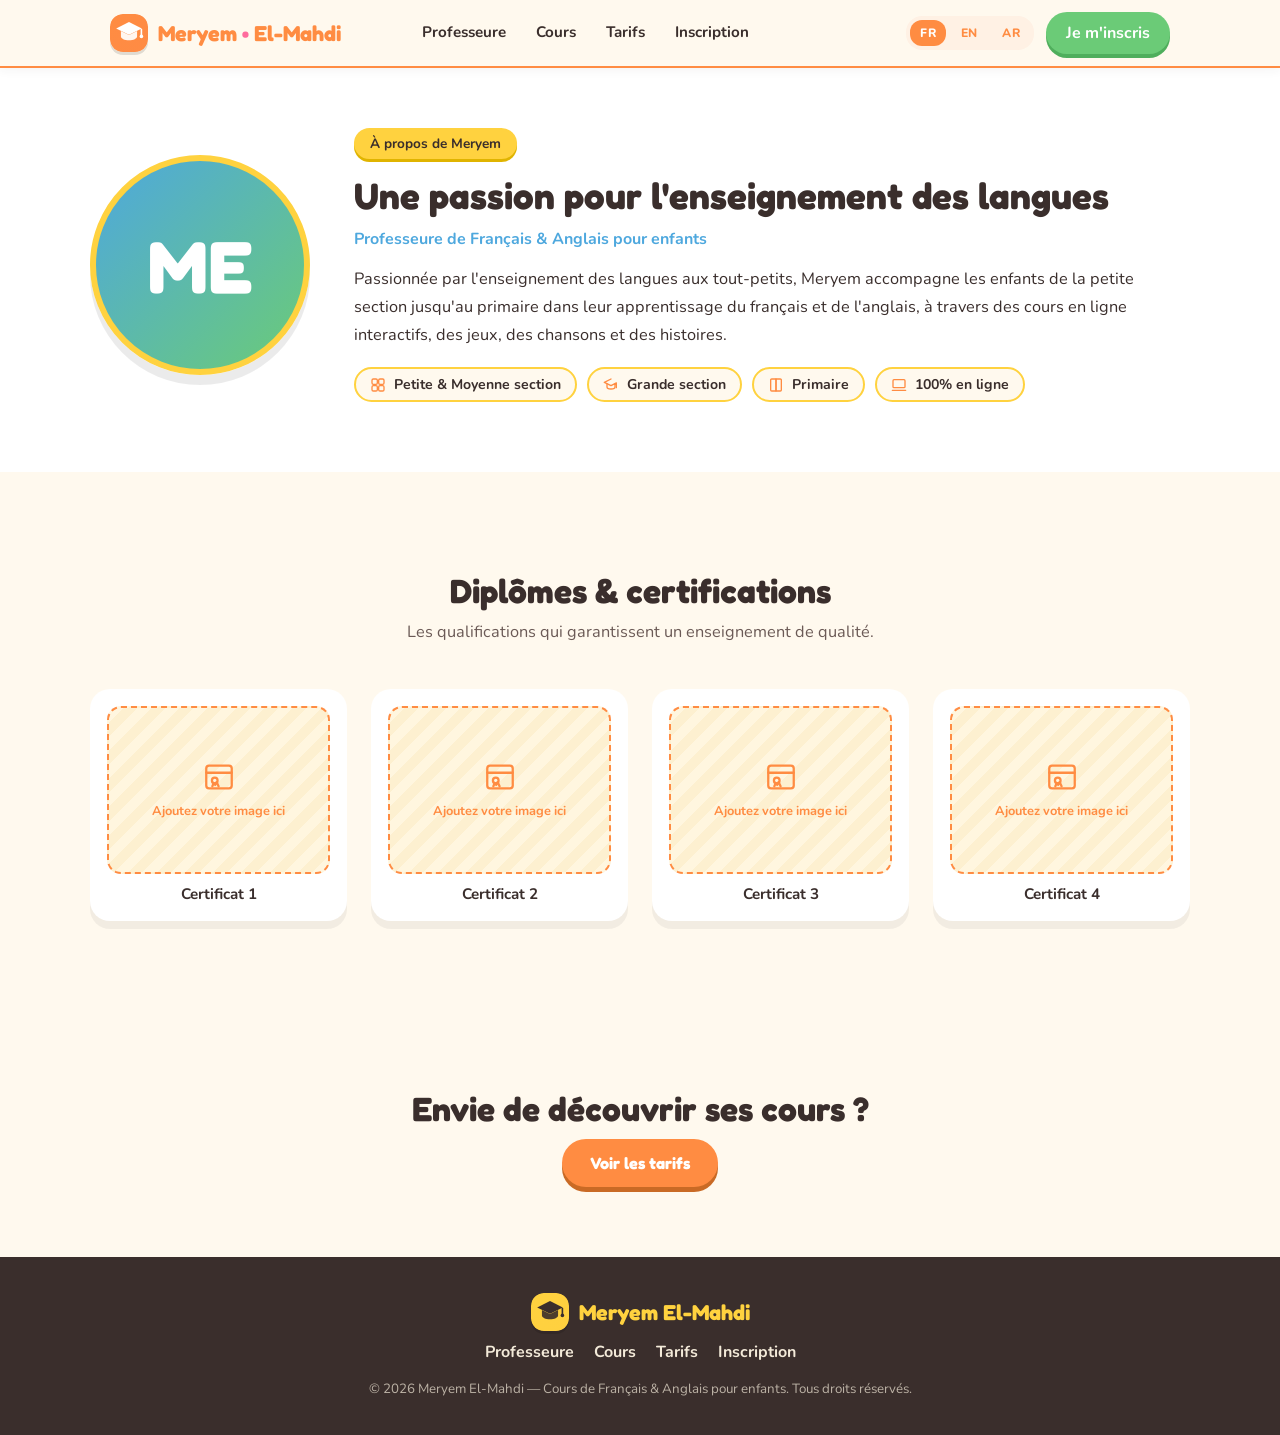
==== about.html @ 5443d8cd "v5" ====
<!DOCTYPE html>
<html lang="fr" dir="ltr">
<head>
<meta charset="UTF-8">
<meta name="viewport" content="width=device-width, initial-scale=1.0">
<title>À propos de Meryem El-Mahdi — Professeure de Français & Anglais</title>
<meta name="description" content="Découvrez le parcours, les diplômes et les certifications de Meryem El-Mahdi, professeure de français et d'anglais pour enfants.">
<meta name="robots" content="index, follow">
<link rel="preconnect" href="https://fonts.googleapis.com">
<link rel="preconnect" href="https://fonts.gstatic.com" crossorigin>
<link href="https://fonts.googleapis.com/css2?family=Fredoka:wght@500;600;700&family=Nunito:wght@400;600;700;800&family=Tajawal:wght@400;500;700;800&display=swap" rel="stylesheet">
<link rel="stylesheet" href="styles.css">
<link rel="icon" type="image/svg+xml" href="data:image/svg+xml,%3Csvg xmlns='http://www.w3.org/2000/svg' viewBox='0 0 40 40'%3E%3Cdefs%3E%3ClinearGradient id='g' x1='0' y1='0' x2='40' y2='40'%3E%3Cstop offset='0' stop-color='%23FF8C42'/%3E%3Cstop offset='1' stop-color='%23FF6B9D'/%3E%3C/linearGradient%3E%3C/defs%3E%3Crect width='40' height='40' rx='13' fill='url(%23g)'/%3E%3Cpath d='M20 8.5L6.5 15.2 20 21.9l13.5-6.7L20 8.5Z' fill='white'/%3E%3Cpath d='M11.5 18v5.6c0 2.2 3.8 4 8.5 4s8.5-1.8 8.5-4V18l-8.5 4.2-8.5-4.2Z' fill='white' fill-opacity='.92'/%3E%3Crect x='32.2' y='15.4' width='1.7' height='7.6' rx='.85' fill='white'/%3E%3Ccircle cx='33.05' cy='23.6' r='1.9' fill='white'/%3E%3C/svg%3E">
</head>
<body>

<header>
  <div class="nav">
    <a href="index.html" class="brand">
      <svg class="logo-badge" viewBox="0 0 40 40" aria-hidden="true">
        <defs>
          <linearGradient id="logoGradHeader" x1="0" y1="0" x2="40" y2="40">
            <stop offset="0" stop-color="#FF8C42"/>
            <stop offset="1" stop-color="#FF6B9D"/>
          </linearGradient>
        </defs>
        <rect width="40" height="40" rx="13" fill="url(#logoGradHeader)"/>
        <path d="M20 8.5L6.5 15.2 20 21.9l13.5-6.7L20 8.5Z" fill="white"/>
        <path d="M11.5 18v5.6c0 2.2 3.8 4 8.5 4s8.5-1.8 8.5-4V18l-8.5 4.2-8.5-4.2Z" fill="white" fill-opacity=".92"/>
        <rect x="32.2" y="15.4" width="1.7" height="7.6" rx=".85" fill="white"/>
        <circle cx="33.05" cy="23.6" r="1.9" fill="white"/>
      </svg>
      <span class="brand-text">Meryem <span class="dot">•</span> El-Mahdi</span>
    </a>

    <nav class="links" id="navLinks">
      <button type="button" class="menu-close" id="menuClose" aria-label="Fermer le menu">
        <svg class="icon" viewBox="0 0 24 24"><path d="M6 6l12 12M18 6L6 18"/></svg>
      </button>
      <a href="about.html" data-i18n="nav.about">Professeure</a>
      <a href="cours.html" data-i18n="nav.courses">Cours</a>
      <a href="tarifs.html" data-i18n="nav.pricing">Tarifs</a>
      <a href="index.html#contact" data-i18n="nav.contact">Inscription</a>
      <a href="index.html#contact" class="nav-cta nav-cta-mobile" data-i18n="nav.cta">Je m'inscris</a>
    </nav>
    <div class="nav-overlay" id="navOverlay"></div>

    <div class="nav-right">
      <div class="lang-switch" role="group" aria-label="Choix de la langue">
        <button type="button" class="lang-btn" data-lang="fr">FR</button>
        <button type="button" class="lang-btn" data-lang="en">EN</button>
        <button type="button" class="lang-btn" data-lang="ar">AR</button>
      </div>
      <a href="index.html#contact" class="nav-cta nav-cta-desktop" data-i18n="nav.cta">Je m'inscris</a>
      <button type="button" class="menu-toggle" id="menuToggle" aria-label="Ouvrir le menu" aria-expanded="false">
        <svg class="icon" viewBox="0 0 24 24"><path d="M3 6h18M3 12h18M3 18h18"/></svg>
      </button>
    </div>
  </div>
</header>

<!-- ABOUT HERO -->
<section class="about-page-hero">
  <div class="section-inner about-wrap">
    <div class="avatar avatar-lg">ME</div>
    <div class="about-content">
      <span class="eyebrow" data-i18n="about.page_title">À propos de Meryem</span>
      <h1 data-i18n="about.intro_title">Une passion pour l'enseignement des langues</h1>
      <span class="about-tag" data-i18n="about.role">Professeure de Français & Anglais pour enfants</span>
      <p data-i18n="about.bio">Passionnée par l'enseignement des langues aux tout-petits, Meryem accompagne les enfants de la petite section jusqu'au primaire dans leur apprentissage du français et de l'anglais, à travers des cours en ligne interactifs, des jeux, des chansons et des histoires.</p>
      <div class="tags">
        <span class="tag">
          <svg class="icon" viewBox="0 0 24 24"><rect x="3" y="3" width="8" height="8" rx="2"/><rect x="13" y="3" width="8" height="8" rx="2"/><rect x="3" y="13" width="8" height="8" rx="2"/><rect x="13" y="13" width="8" height="8" rx="2"/></svg>
          <span data-i18n="about.tag1">Petite & Moyenne section</span>
        </span>
        <span class="tag">
          <svg class="icon" viewBox="0 0 24 24"><path d="M12 3L2 8l10 5 8-4.2V16"/><path d="M6 10.5V15c0 1.7 2.7 3 6 3s6-1.3 6-3v-4.5"/></svg>
          <span data-i18n="about.tag2">Grande section</span>
        </span>
        <span class="tag">
          <svg class="icon" viewBox="0 0 24 24"><path d="M4 4.5C4 3.7 4.7 3 5.5 3H12v18H5.5C4.7 21 4 20.3 4 19.5V4.5Z"/><path d="M20 4.5C20 3.7 19.3 3 18.5 3H12v18h6.5c.8 0 1.5-.7 1.5-1.5V4.5Z"/></svg>
          <span data-i18n="about.tag3">Primaire</span>
        </span>
        <span class="tag">
          <svg class="icon" viewBox="0 0 24 24"><rect x="3" y="4" width="18" height="12" rx="1.5"/><path d="M2 20h20"/></svg>
          <span data-i18n="about.tag4">100% en ligne</span>
        </span>
      </div>
    </div>
  </div>
</section>

<!-- CERTIFICATES GALLERY -->
<section class="certs">
  <div class="section-inner">
    <h2 class="section-title" data-i18n="about.certs_title">Diplômes & certifications</h2>
    <p class="section-sub" data-i18n="about.certs_subtitle">Les qualifications qui garantissent un enseignement de qualité.</p>

    <div class="cert-grid">
      <!-- CERTIFICAT 1 : remplace ce bloc par <img src="images/certificates/cert1.jpg" alt="..."> -->
      <figure class="cert-card">
        <div class="cert-image-placeholder">
          <svg class="icon" viewBox="0 0 24 24"><rect x="3" y="4" width="18" height="16" rx="2"/><path d="M3 9h18"/><circle cx="9" cy="14.5" r="2"/><path d="M7.3 18.5l1-2.3 1 1.3 1-1.9 1.4 2.9"/></svg>
          <span data-i18n="about.cert_placeholder">Ajoutez votre image ici</span>
        </div>
        <figcaption data-i18n="about.cert1_name">Certificat 1</figcaption>
      </figure>

      <figure class="cert-card">
        <div class="cert-image-placeholder">
          <svg class="icon" viewBox="0 0 24 24"><rect x="3" y="4" width="18" height="16" rx="2"/><path d="M3 9h18"/><circle cx="9" cy="14.5" r="2"/><path d="M7.3 18.5l1-2.3 1 1.3 1-1.9 1.4 2.9"/></svg>
          <span data-i18n="about.cert_placeholder">Ajoutez votre image ici</span>
        </div>
        <figcaption data-i18n="about.cert2_name">Certificat 2</figcaption>
      </figure>

      <figure class="cert-card">
        <div class="cert-image-placeholder">
          <svg class="icon" viewBox="0 0 24 24"><rect x="3" y="4" width="18" height="16" rx="2"/><path d="M3 9h18"/><circle cx="9" cy="14.5" r="2"/><path d="M7.3 18.5l1-2.3 1 1.3 1-1.9 1.4 2.9"/></svg>
          <span data-i18n="about.cert_placeholder">Ajoutez votre image ici</span>
        </div>
        <figcaption data-i18n="about.cert3_name">Certificat 3</figcaption>
      </figure>

      <figure class="cert-card">
        <div class="cert-image-placeholder">
          <svg class="icon" viewBox="0 0 24 24"><rect x="3" y="4" width="18" height="16" rx="2"/><path d="M3 9h18"/><circle cx="9" cy="14.5" r="2"/><path d="M7.3 18.5l1-2.3 1 1.3 1-1.9 1.4 2.9"/></svg>
          <span data-i18n="about.cert_placeholder">Ajoutez votre image ici</span>
        </div>
        <figcaption data-i18n="about.cert4_name">Certificat 4</figcaption>
      </figure>
    </div>
  </div>
</section>

<!-- CTA -->
<section class="level-cta">
  <div class="section-inner">
    <h2 class="section-title" data-i18n="about.cta_title">Envie de découvrir ses cours ?</h2>
    <div class="level-cta-btn-wrap">
      <a href="tarifs.html" class="btn btn-primary" data-i18n="about.cta_button">Voir les tarifs</a>
    </div>
  </div>
</section>

<footer>
  <div class="brand">
    <svg class="logo-badge" viewBox="0 0 40 40" aria-hidden="true">
      <defs>
        <linearGradient id="logoGradFooter" x1="0" y1="0" x2="40" y2="40">
          <stop offset="0" stop-color="#FFD23F"/>
          <stop offset="1" stop-color="#FF8C42"/>
        </linearGradient>
      </defs>
      <rect width="40" height="40" rx="13" fill="url(#logoGradFooter)"/>
      <path d="M20 8.5L6.5 15.2 20 21.9l13.5-6.7L20 8.5Z" fill="#3A2E2C"/>
      <path d="M11.5 18v5.6c0 2.2 3.8 4 8.5 4s8.5-1.8 8.5-4V18l-8.5 4.2-8.5-4.2Z" fill="#3A2E2C" fill-opacity=".9"/>
      <rect x="32.2" y="15.4" width="1.7" height="7.6" rx=".85" fill="#3A2E2C"/>
      <circle cx="33.05" cy="23.6" r="1.9" fill="#3A2E2C"/>
    </svg>
    Meryem El-Mahdi
  </div>
  <div class="foot-links">
    <a href="about.html" data-i18n="nav.about">Professeure</a>
    <a href="cours.html" data-i18n="nav.courses">Cours</a>
    <a href="tarifs.html" data-i18n="nav.pricing">Tarifs</a>
    <a href="index.html#contact" data-i18n="nav.contact">Inscription</a>
  </div>
  <small data-i18n="footer.copyright">© 2026 Meryem El-Mahdi — Cours de Français & Anglais pour enfants. Tous droits réservés.</small>
</footer>

<script src="script.js" defer></script>
</body>
</html>
---- styles.css ----
:root{
  --cream:#FFF9EE;
  --orange:#FF8C42;
  --yellow:#FFD23F;
  --sky:#4EA8DE;
  --green:#6BCB77;
  --pink:#FF6B9D;
  --ink:#3A2E2C;
  --red:#E84855;
}
*{box-sizing:border-box;}
html{scroll-behavior:smooth;}
body{
  margin:0;
  background:var(--cream);
  color:var(--ink);
  font-family:'Nunito',sans-serif;
  overflow-x:hidden;
}
h1,h2,h3,.brand,.btn,.badge,.price{font-family:'Fredoka',sans-serif;}
a{text-decoration:none;color:inherit;}
svg.icon{width:1em;height:1em;stroke:currentColor;fill:none;stroke-width:2;stroke-linecap:round;stroke-linejoin:round;vertical-align:-0.15em;flex-shrink:0;}

/* ---------- ARABIC / RTL ---------- */
html[dir="rtl"] body,
html[dir="rtl"] h1,
html[dir="rtl"] h2,
html[dir="rtl"] h3,
html[dir="rtl"] .btn,
html[dir="rtl"] .badge,
html[dir="rtl"] .price,
html[dir="rtl"] input,
html[dir="rtl"] select,
html[dir="rtl"] textarea{
  font-family:'Tajawal',sans-serif;
}
html[dir="rtl"] .price-card ul li{padding:6px 28px 6px 0;}
html[dir="rtl"] .price-card ul li svg.icon{left:auto;right:0;}
html[dir="rtl"] .old-price{direction:ltr;display:inline-block;}
html[dir="rtl"] .price{direction:ltr;}
html[dir="rtl"] .eyebrow{transform:rotate(3deg);}

/* ---------- NAV ---------- */
header{
  position:sticky;top:0;z-index:50;
  background:rgba(255,249,238,.97);
  backdrop-filter:blur(6px);
  border-bottom:2px solid var(--orange);
  box-shadow:0 2px 10px rgba(58,46,44,.06);
}
.nav{
  max-width:1100px;margin:0 auto;padding:12px 20px;
  display:flex;align-items:center;justify-content:space-between;
  gap:14px;
}
.brand{
  font-size:1.35rem;font-weight:700;color:var(--orange);
  display:flex;align-items:center;gap:10px;
  min-width:0;flex-shrink:1;
}
.logo-badge{width:38px;height:38px;flex-shrink:0;box-shadow:0 3px 0 rgba(0,0,0,.12);border-radius:13px;}
.brand-text{white-space:nowrap;overflow:hidden;text-overflow:ellipsis;min-width:0;}
.brand span.dot{color:var(--pink);}

nav.links{display:flex;align-items:center;gap:22px;font-weight:700;font-size:.95rem;}
nav.links a{padding:6px 4px;border-bottom:3px solid transparent;transition:.2s;}
nav.links a:hover{border-color:var(--yellow);color:var(--orange);}
.nav-cta-mobile{display:none;}

.nav-right{display:flex;align-items:center;gap:12px;flex-shrink:0;}

.lang-switch{display:flex;gap:5px;background:#fff1e4;padding:4px;border-radius:16px;}
.lang-btn{
  border:none;background:transparent;color:var(--orange);
  padding:5px 10px;border-radius:12px;font-weight:800;font-size:.76rem;
  cursor:pointer;font-family:'Nunito',sans-serif;letter-spacing:.02em;
  transition:.15s;
}
.lang-btn:hover{background:#ffe2c8;}
.lang-btn.active{background:var(--orange);color:white;}

.nav-cta{
  background:var(--green);color:white;padding:10px 20px;border-radius:30px;
  font-weight:700;box-shadow:0 4px 0 #4fae5c;white-space:nowrap;
}
.nav-cta:hover{transform:translateY(2px);box-shadow:0 2px 0 #4fae5c;}

.menu-toggle{
  display:none;align-items:center;justify-content:center;
  width:40px;height:40px;border-radius:11px;border:none;
  background:var(--orange);color:white;cursor:pointer;flex-shrink:0;
}
.menu-toggle svg.icon{width:19px;height:19px;stroke-width:2.6;}

/* ---------- HERO ---------- */
.hero{
  position:relative;
  max-width:1100px;margin:0 auto;
  padding:70px 20px 110px;
  display:flex;align-items:center;gap:40px;flex-wrap:wrap;
  overflow:hidden;
}
.hero-text{flex:1 1 420px;position:relative;z-index:3;}
.eyebrow{
  display:inline-flex;align-items:center;gap:8px;background:var(--yellow);color:var(--ink);
  padding:6px 16px;border-radius:20px;font-weight:700;font-size:.85rem;
  margin-bottom:16px;transform:rotate(-3deg);
  box-shadow:0 3px 0 #e0b400;
}
.eyebrow svg.icon{width:16px;height:16px;}
.hero h1{
  font-size:clamp(1.7rem, 4.6vw, 2.6rem);line-height:1.18;margin:0 0 18px;color:var(--ink);
}
.hero h1 .hl1{color:var(--orange);}
.hero h1 .hl2{color:var(--sky);}
.hero p.lead{font-size:1.05rem;line-height:1.6;max-width:520px;margin-bottom:26px;}
.hero-buttons{display:flex;gap:16px;flex-wrap:wrap;}
.btn{
  display:inline-flex;align-items:center;gap:8px;font-weight:700;padding:14px 28px;border-radius:40px;
  font-size:1.02rem;border:none;cursor:pointer;transition:transform .15s;
}
.btn-primary{background:var(--orange);color:white;box-shadow:0 5px 0 #c96a25;}
.btn-primary:hover{transform:translateY(3px);box-shadow:0 2px 0 #c96a25;}
.btn-secondary{background:white;color:var(--ink);border:3px solid var(--sky);box-shadow:0 5px 0 #3789bb;}
.btn-secondary:hover{transform:translateY(3px);box-shadow:0 2px 0 #3789bb;}

.hero-visual{
  flex:1 1 320px;position:relative;min-height:340px;z-index:2;
}
.block{
  position:absolute;width:78px;height:78px;border-radius:18px;
  display:flex;align-items:center;justify-content:center;
  font-size:2.1rem;font-weight:700;color:white;
  box-shadow:0 8px 0 rgba(0,0,0,.15);
  animation:bob 4s ease-in-out infinite;
}
.block.b1{background:var(--orange);top:10px;left:40px;animation-delay:0s;}
.block.b2{background:var(--sky);top:100px;left:180px;animation-delay:.6s;}
.block.b3{background:var(--pink);top:210px;left:20px;animation-delay:1.1s;}
.block.b4{background:var(--green);top:190px;left:230px;animation-delay:1.7s;}
.block.b5{background:var(--yellow);color:var(--ink);top:60px;left:250px;animation-delay:.3s;box-shadow:0 8px 0 rgba(0,0,0,.1);}
.block svg.icon{width:34px;height:34px;stroke-width:2.4;}
@keyframes bob{
  0%,100%{transform:translateY(0) rotate(0deg);}
  50%{transform:translateY(-16px) rotate(6deg);}
}
.star-deco{position:absolute;color:var(--yellow);opacity:.9;animation:twinkle 2.4s ease-in-out infinite;}
.star-deco svg.icon{width:22px;height:22px;fill:currentColor;stroke:none;}
@keyframes twinkle{0%,100%{opacity:.25;transform:scale(.8);}50%{opacity:1;transform:scale(1.15);}}

.wave{display:block;width:100%;line-height:0;margin-top:-6px;}

/* ---------- SECTION GENERIC ---------- */
section{padding:70px 20px;}
.section-inner{max-width:1100px;margin:0 auto;}
.section-title{text-align:center;margin-bottom:10px;font-size:clamp(1.6rem, 4vw, 2.1rem);}
.section-sub{text-align:center;color:#6b5a56;max-width:560px;margin:0 auto 46px;font-size:1.02rem;}

/* ---------- ABOUT ---------- */
.about{background:white;}
.about-wrap{display:flex;gap:44px;align-items:center;flex-wrap:wrap;}
.avatar{
  flex:0 0 200px;width:200px;height:200px;border-radius:50%;
  background:linear-gradient(135deg,var(--sky),var(--green));
  display:flex;align-items:center;justify-content:center;
  font-size:4.2rem;color:white;font-family:'Fredoka';font-weight:700;
  box-shadow:0 10px 0 rgba(0,0,0,.08);
  border:6px solid var(--yellow);
  margin:0 auto;
}
.about-content{flex:1 1 400px;}
.about-content h3{color:var(--orange);font-size:1.6rem;margin-bottom:6px;}
.about-tag{color:var(--sky);font-weight:700;margin-bottom:14px;display:block;}
.about-content p{line-height:1.7;font-size:1.02rem;}
.tags{display:flex;gap:10px;flex-wrap:wrap;margin-top:18px;}
.tag{display:inline-flex;align-items:center;gap:8px;background:var(--cream);border:2px solid var(--yellow);padding:6px 14px;border-radius:20px;font-weight:700;font-size:.88rem;}
.tag svg.icon{width:16px;height:16px;color:var(--orange);}

/* ---------- COURSES ---------- */
.courses{background:var(--cream);}
.cards{display:grid;grid-template-columns:repeat(auto-fit,minmax(230px,1fr));gap:26px;}
.card{
  background:white;border-radius:22px;padding:28px 24px;text-align:center;
  box-shadow:0 8px 0 rgba(0,0,0,.06);border:3px solid transparent;
  transition:transform .2s, border-color .2s;
}
.card:hover{transform:translateY(-6px);border-color:var(--yellow);}
.card .icon-circle{
  width:64px;height:64px;border-radius:50%;margin:0 auto 16px;
  display:flex;align-items:center;justify-content:center;color:white;
}
.card .icon-circle svg.icon{width:30px;height:30px;}
.card:nth-child(1) .icon-circle{background:var(--orange);}
.card:nth-child(2) .icon-circle{background:var(--sky);}
.card:nth-child(3) .icon-circle{background:var(--green);}
.card:nth-child(4) .icon-circle{background:var(--pink);}
.card h4{margin:0 0 8px;font-size:1.15rem;font-family:'Fredoka';}
.card p{color:#6b5a56;font-size:.94rem;line-height:1.5;margin:0;}

/* ---------- PRICING ---------- */
.pricing{background:white;}
.price-cards{display:grid;grid-template-columns:repeat(auto-fit,minmax(250px,1fr));gap:26px;}
.price-cards-4{grid-template-columns:repeat(auto-fit,minmax(220px,1fr));}
@media (min-width:1000px){
  .price-cards-4{grid-template-columns:repeat(4,1fr);}
}
.price-card{
  position:relative;border-radius:24px;padding:34px 26px;background:var(--cream);
  border:3px solid #f1e4c8;text-align:center;
  transition:transform .2s;
}
.price-card:hover{transform:translateY(-6px);}
.price-card.featured{
  background:linear-gradient(160deg,#fff, #fff6df);
  border:3px solid var(--yellow);
}
@media (min-width:1000px){
  .price-card.featured{transform:scale(1.05);}
  .price-card.featured:hover{transform:scale(1.05) translateY(-6px);}
}
.badge{
  position:absolute;top:-14px;left:50%;transform:translateX(-50%);
  background:var(--red);color:white;padding:6px 18px;border-radius:20px;
  font-size:.85rem;font-weight:700;box-shadow:0 3px 0 #a9222c;
  display:inline-flex;align-items:center;gap:6px;white-space:nowrap;
}
.badge svg.icon{width:14px;height:14px;}
.price-card h4{font-size:1.2rem;margin:10px 0 4px;}
.price-card .desc{color:#6b5a56;font-size:.9rem;margin-bottom:18px;min-height:40px;}
.old-price{color:var(--red);text-decoration:line-through;font-size:1.1rem;font-weight:700;opacity:.85;}
.price{font-size:2.2rem;color:var(--orange);font-weight:700;margin:2px 0 4px;}
.price small{font-size:1rem;color:var(--ink);font-family:'Nunito';}
.save{color:var(--green);font-weight:800;font-size:.88rem;margin-bottom:16px;display:block;}
.price-from{margin-bottom:18px;}
.from-label{display:block;font-size:.82rem;color:#6b5a56;font-weight:700;margin-bottom:2px;}

/* ---------- REVIEWS ---------- */
.reviews{background:var(--cream);}
.review-cards{display:grid;grid-template-columns:repeat(auto-fit,minmax(240px,1fr));gap:24px;}
.review-card{
  background:white;border-radius:22px;padding:26px 24px;
  box-shadow:0 8px 0 rgba(0,0,0,.05);border:3px solid transparent;
}
.stars{display:flex;gap:3px;color:var(--yellow);margin-bottom:14px;}
.stars svg.icon{width:18px;height:18px;}
.review-text{font-size:.98rem;line-height:1.6;color:var(--ink);margin:0 0 14px;font-style:italic;}
.review-author{font-weight:700;font-size:.88rem;color:var(--orange);margin:0;}

/* ---------- LEVEL PAGE ---------- */
.level-hero{
  background:linear-gradient(160deg,var(--yellow) 0%, var(--orange) 100%);
  color:white;padding:50px 20px 60px;text-align:center;
}
.level-back{
  display:inline-flex;align-items:center;gap:6px;color:white;font-weight:700;
  background:rgba(255,255,255,.2);padding:8px 16px;border-radius:20px;font-size:.9rem;
  margin-bottom:22px;transition:.15s;
}
.level-back:hover{background:rgba(255,255,255,.32);}
html[dir="rtl"] .level-back svg.icon{transform:scaleX(-1);}
.level-hero h1{font-size:clamp(1.8rem,5vw,2.4rem);margin:0 0 10px;}
.level-subtitle{font-weight:700;font-size:1.05rem;opacity:.95;margin:0 0 14px;}
.level-desc{max-width:560px;margin:0 auto;line-height:1.6;opacity:.95;}

.price-cards-3{grid-template-columns:repeat(auto-fit,minmax(240px,1fr));}
@media (min-width:900px){
  .price-cards-3{grid-template-columns:repeat(3,1fr);}
}

.level-cta{background:var(--cream);text-align:center;}
.level-cta-btn-wrap{display:flex;justify-content:center;}

/* ---------- SIMPLE PAGE HERO (Cours / Tarifs) ---------- */
.page-hero{
  background:linear-gradient(160deg,var(--yellow) 0%, var(--orange) 100%);
  color:white;padding:50px 20px 60px;text-align:center;
}
.page-hero h1{font-size:clamp(1.8rem,5vw,2.4rem);margin:0 0 10px;}
.page-hero p{max-width:560px;margin:0 auto;opacity:.95;line-height:1.6;}

/* ---------- ABOUT PAGE ---------- */
.about-page-hero{background:white;padding-top:60px;}
.about-page-hero .eyebrow{
  background:var(--yellow);transform:none;margin-bottom:14px;
}
.about-page-hero h1{font-size:clamp(1.7rem,4.5vw,2.3rem);color:var(--ink);margin:0 0 10px;}
.avatar-lg{flex:0 0 220px;width:220px;height:220px;font-size:4.6rem;}
.about-link{margin-top:8px;}

/* ---------- CERTIFICATES ---------- */
.certs{background:var(--cream);}
.cert-grid{display:grid;grid-template-columns:repeat(auto-fit,minmax(200px,1fr));gap:24px;}
.cert-card{margin:0;background:white;border-radius:20px;padding:14px;box-shadow:0 8px 0 rgba(0,0,0,.05);border:3px solid transparent;transition:.2s;}
.cert-card:hover{transform:translateY(-6px);border-color:var(--yellow);}
.cert-image-placeholder{
  aspect-ratio:4/3;border-radius:14px;
  background:repeating-linear-gradient(135deg, #fff6df, #fff6df 10px, #fdf0d0 10px, #fdf0d0 20px);
  border:2px dashed var(--orange);
  display:flex;flex-direction:column;align-items:center;justify-content:center;
  gap:8px;color:var(--orange);text-align:center;padding:10px;
}
.cert-image-placeholder svg.icon{width:34px;height:34px;stroke-width:1.6;}
.cert-image-placeholder span{font-size:.8rem;font-weight:700;max-width:140px;}
.cert-card figcaption{text-align:center;font-weight:700;margin-top:10px;font-size:.95rem;color:var(--ink);}
.cert-card img{width:100%;aspect-ratio:4/3;object-fit:cover;border-radius:14px;display:block;}

.price-card ul{list-style:none;padding:0;margin:0 0 22px;text-align:left;font-size:.9rem;}
.price-card ul li{padding:6px 0 6px 28px;position:relative;}
.price-card ul li svg.icon{position:absolute;left:0;top:9px;width:16px;height:16px;color:var(--green);stroke-width:3;}
.price-card .btn{width:100%;justify-content:center;}

.promo-note-wrap{text-align:center;}
.promo-note{
  display:inline-flex;align-items:center;gap:8px;text-align:center;margin-top:36px;font-weight:700;color:var(--sky);
  background:#eaf6ff;padding:10px 20px;border-radius:16px;
}
.promo-note svg.icon{width:18px;height:18px;}

/* ---------- FORM ---------- */
.contact{background:var(--sky);position:relative;overflow:hidden;color:white;}
.contact .section-title, .contact .section-sub{color:white;}
.contact .section-sub{color:#eaf6ff;}
.form-box{
  max-width:640px;margin:0 auto;background:white;border-radius:26px;padding:38px 34px;
  box-shadow:0 14px 0 rgba(0,0,0,.08);color:var(--ink);
}
.form-row{display:flex;gap:16px;flex-wrap:wrap;margin-bottom:16px;}
.form-group{flex:1 1 220px;display:flex;flex-direction:column;}
.form-group.full{flex:1 1 100%;}
label{font-weight:700;margin-bottom:6px;font-size:.92rem;}
input,select,textarea{
  padding:13px 14px;border:2px solid #eee0c2;border-radius:12px;font-family:'Nunito';
  font-size:1rem;background:var(--cream);width:100%;
}
input:focus,select:focus,textarea:focus{outline:3px solid var(--yellow);border-color:var(--orange);}
textarea{resize:vertical;min-height:90px;}
.form-submit{
  width:100%;margin-top:10px;background:var(--green);color:white;border:none;
  padding:16px;border-radius:30px;font-family:'Fredoka';font-weight:700;font-size:1.08rem;
  cursor:pointer;box-shadow:0 5px 0 #4fae5c;transition:transform .15s;
  display:flex;align-items:center;justify-content:center;gap:10px;
}
.form-submit:hover{transform:translateY(3px);box-shadow:0 2px 0 #4fae5c;}
.form-note{font-size:.82rem;color:#8a7a75;text-align:center;margin-top:14px;}
.form-success{display:none;align-items:center;justify-content:center;gap:8px;text-align:center;font-weight:700;color:var(--green);margin-top:14px;}
.form-success svg.icon{width:18px;height:18px;}

/* ---------- FOOTER ---------- */
footer{
  background:var(--ink);color:#f3ead9;padding:36px 20px;text-align:center;
}
footer .brand{color:var(--yellow);justify-content:center;margin-bottom:10px;}
footer .logo-badge{width:38px;height:38px;}
footer .foot-links{display:flex;justify-content:center;gap:20px;margin-bottom:14px;font-weight:700;flex-wrap:wrap;}
footer small{opacity:.7;}

/* =========================================================
   RESPONSIVE / MOBILE
   ========================================================= */
@media (max-width: 860px){
  nav.links{
    position:fixed;top:0;right:0;
    height:100vh;width:min(78vw, 300px);
    background:white;
    flex-direction:column;align-items:flex-start;
    justify-content:flex-start;
    gap:6px;
    padding:90px 26px 26px;
    box-shadow:-8px 0 24px rgba(0,0,0,.12);
    transform:translateX(100%);
    transition:transform .25s ease;
    z-index:60;
  }
  html[dir="rtl"] nav.links{right:auto;left:0;transform:translateX(-100%);box-shadow:8px 0 24px rgba(0,0,0,.12);}
  nav.links.open{transform:translateX(0);}
  nav.links a{width:100%;padding:12px 6px;font-size:1.05rem;border-bottom:1px solid #f1e4c8;}
  .nav-cta-desktop{display:none;}
  .nav-cta-mobile{display:block;margin-top:14px;text-align:center;}
  .menu-toggle{display:flex;}

  .menu-close{
    display:flex;align-items:center;justify-content:center;
    position:absolute;top:20px;right:20px;
    width:38px;height:38px;border-radius:10px;border:none;
    background:var(--cream);color:var(--ink);cursor:pointer;
  }
  html[dir="rtl"] .menu-close{right:auto;left:20px;}
  .menu-close svg.icon{width:18px;height:18px;stroke-width:2.4;}

  .nav-overlay{
    position:fixed;inset:0;background:rgba(58,46,44,.35);
    opacity:0;pointer-events:none;transition:opacity .25s ease;z-index:55;
  }
  .nav-overlay.open{opacity:1;pointer-events:auto;}
}

@media (min-width:861px){
  .menu-close{display:none;}
}

@media (min-width: 861px){
  nav.links.open{}
}

@media (max-width: 640px){
  .hero{padding:44px 18px 70px;flex-direction:column;text-align:center;}
  .hero-text{text-align:center;}
  .hero p.lead{margin-left:auto;margin-right:auto;}
  .hero-buttons{justify-content:center;}
  .hero-visual{min-height:220px;width:100%;max-width:340px;transform:scale(.82);margin-top:-10px;}
  section{padding:52px 16px;}
  .section-sub{margin-bottom:32px;}
  .about-wrap{flex-direction:column;text-align:center;}
  .about-content{text-align:center;}
  .tags{justify-content:center;}
  .price-card.featured{transform:none;order:-1;}
  .price-card.featured:hover{transform:translateY(-6px);}
  .form-box{padding:28px 20px;}
  .btn{width:100%;justify-content:center;}
  .hero-buttons{flex-direction:column;}
  .brand{font-size:1.15rem;}
  .brand-text{max-width:44vw;}
  .logo-badge{width:32px;height:32px;}
  .lang-switch{gap:4px;}
  .lang-btn{padding:5px 9px;font-size:.72rem;}
}

@media (max-width:380px){
  .hero-visual{transform:scale(.68);}
}

@media (prefers-reduced-motion: reduce){
  .block,.star-deco{animation:none;}
  nav.links{transition:none;}
}
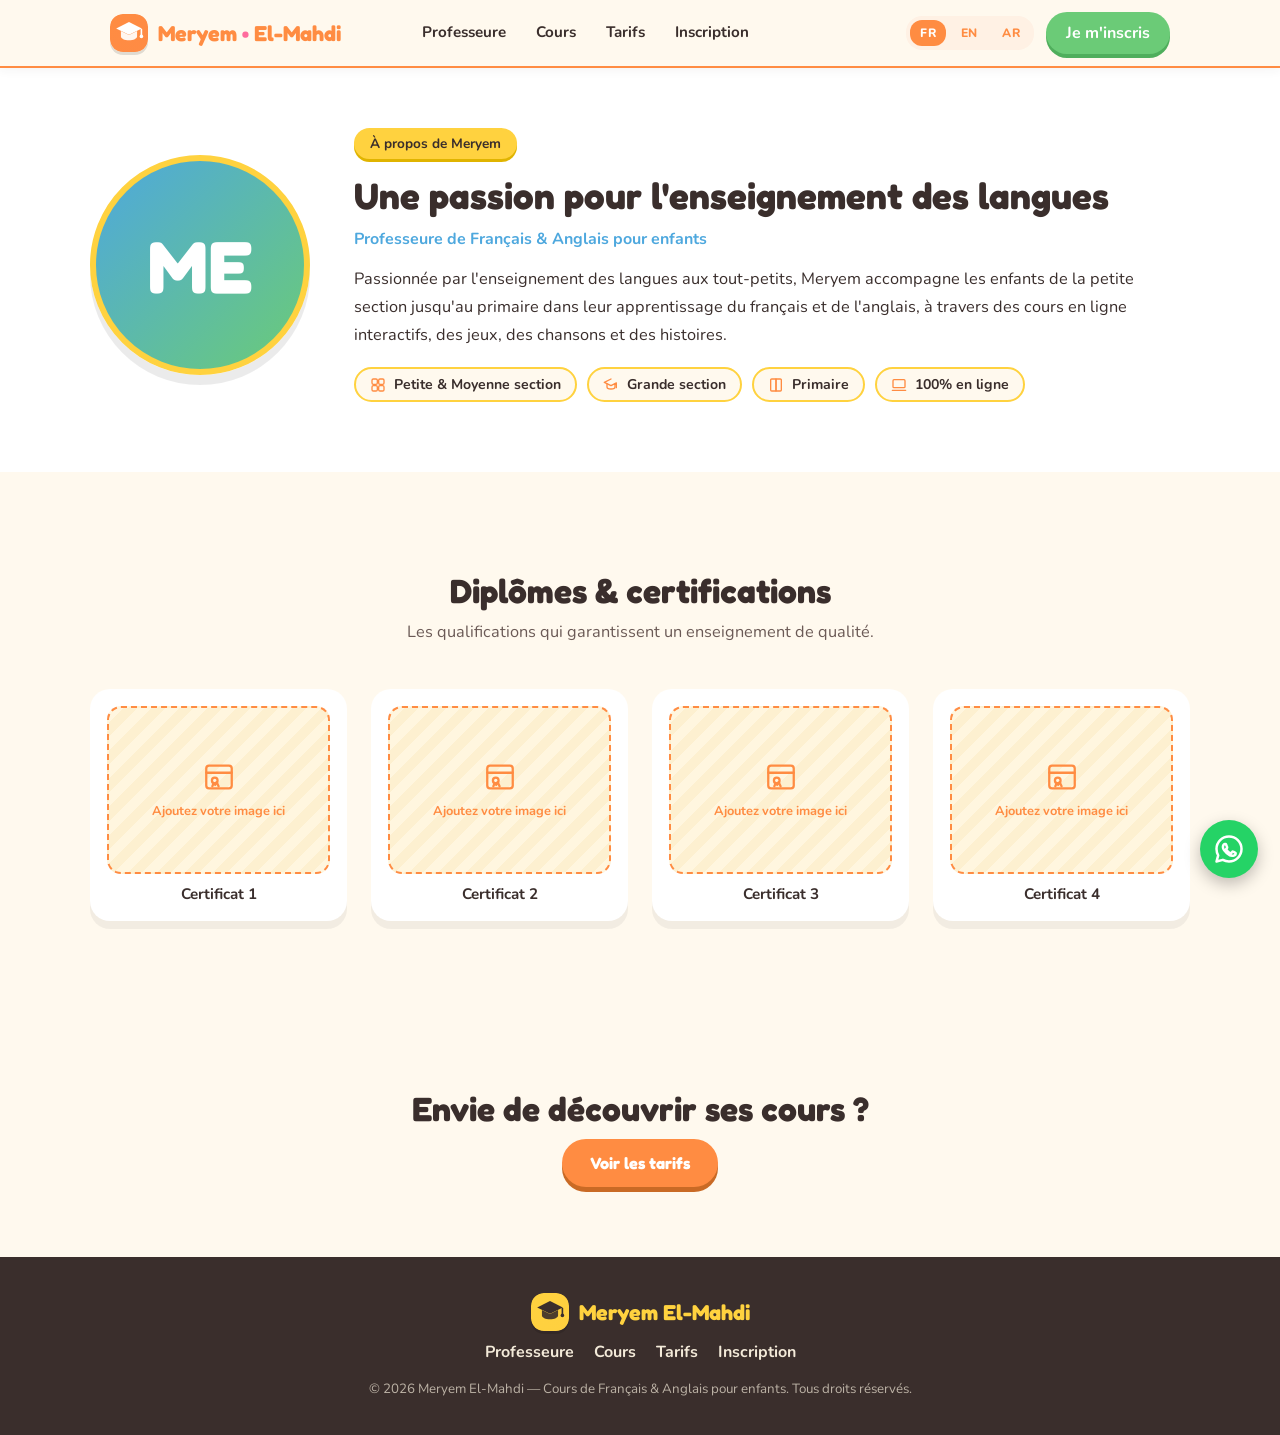
==== commit 6b7ea661: "v6" ====
--- a/about.html
+++ b/about.html
@@ -169,6 +169,9 @@
   <small data-i18n="footer.copyright">© 2026 Meryem El-Mahdi — Cours de Français & Anglais pour enfants. Tous droits réservés.</small>
 </footer>
 
+<a href="https://wa.me/212600000000?text=Bonjour%2C+je+souhaite+des+informations+sur+les+cours" class="whatsapp-float" target="_blank" rel="noopener" aria-label="Contacter sur WhatsApp">
+  <svg class="icon" viewBox="0 0 24 24" fill="currentColor" stroke="none"><path d="M12 2C6.48 2 2 6.48 2 12c0 1.85.5 3.58 1.35 5.06L2 22l5.05-1.32A9.94 9.94 0 0012 22c5.52 0 10-4.48 10-10S17.52 2 12 2zm5.2 14.2c-.22.62-1.28 1.18-1.77 1.24-.45.06-.98.08-1.58-.1-.36-.11-.83-.27-1.43-.53-2.52-1.09-4.16-3.62-4.29-3.79-.13-.17-1.02-1.36-1.02-2.6 0-1.23.65-1.84.88-2.09.22-.24.49-.3.65-.3.16 0 .33 0 .47.01.15.01.36-.06.56.43.22.53.74 1.85.81 1.98.06.13.1.28.02.45-.08.17-.13.28-.25.43-.13.15-.27.34-.38.46-.13.13-.26.27-.11.53.15.26.66 1.09 1.42 1.77.98.87 1.8 1.14 2.06 1.27.26.13.41.11.56-.06.15-.17.64-.75.81-1.01.17-.26.34-.21.56-.13.22.08 1.42.67 1.66.79.24.13.4.19.46.29.06.11.06.62-.16 1.24z"/></svg>
+</a>
 <script src="script.js" defer></script>
 </body>
 </html>
--- a/styles.css
+++ b/styles.css
@@ -270,7 +270,30 @@
 .level-cta{background:var(--cream);text-align:center;}
 .level-cta-btn-wrap{display:flex;justify-content:center;}
 
-/* ---------- SIMPLE PAGE HERO (Cours / Tarifs) ---------- */
+/* ---------- WHATSAPP FLOATING BUTTON ---------- */
+.whatsapp-float{
+  position:fixed;bottom:22px;right:22px;z-index:70;
+  width:58px;height:58px;border-radius:50%;
+  background:#25D366;color:white;
+  display:flex;align-items:center;justify-content:center;
+  box-shadow:0 6px 16px rgba(0,0,0,.25);
+  transition:transform .2s;
+}
+.whatsapp-float:hover{transform:scale(1.08);}
+.whatsapp-float svg.icon{width:30px;height:30px;}
+html[dir="rtl"] .whatsapp-float{right:auto;left:22px;}
+
+.contact-phone{
+  display:flex;align-items:center;justify-content:center;gap:10px;
+  margin-top:22px;font-weight:700;color:white;flex-wrap:wrap;
+}
+.contact-phone a{
+  display:inline-flex;align-items:center;gap:8px;
+  background:rgba(255,255,255,.18);padding:9px 18px;border-radius:24px;
+  transition:.15s;
+}
+.contact-phone a:hover{background:rgba(255,255,255,.3);}
+.contact-phone svg.icon{width:17px;height:17px;}
 .page-hero{
   background:linear-gradient(160deg,var(--yellow) 0%, var(--orange) 100%);
   color:white;padding:50px 20px 60px;text-align:center;
